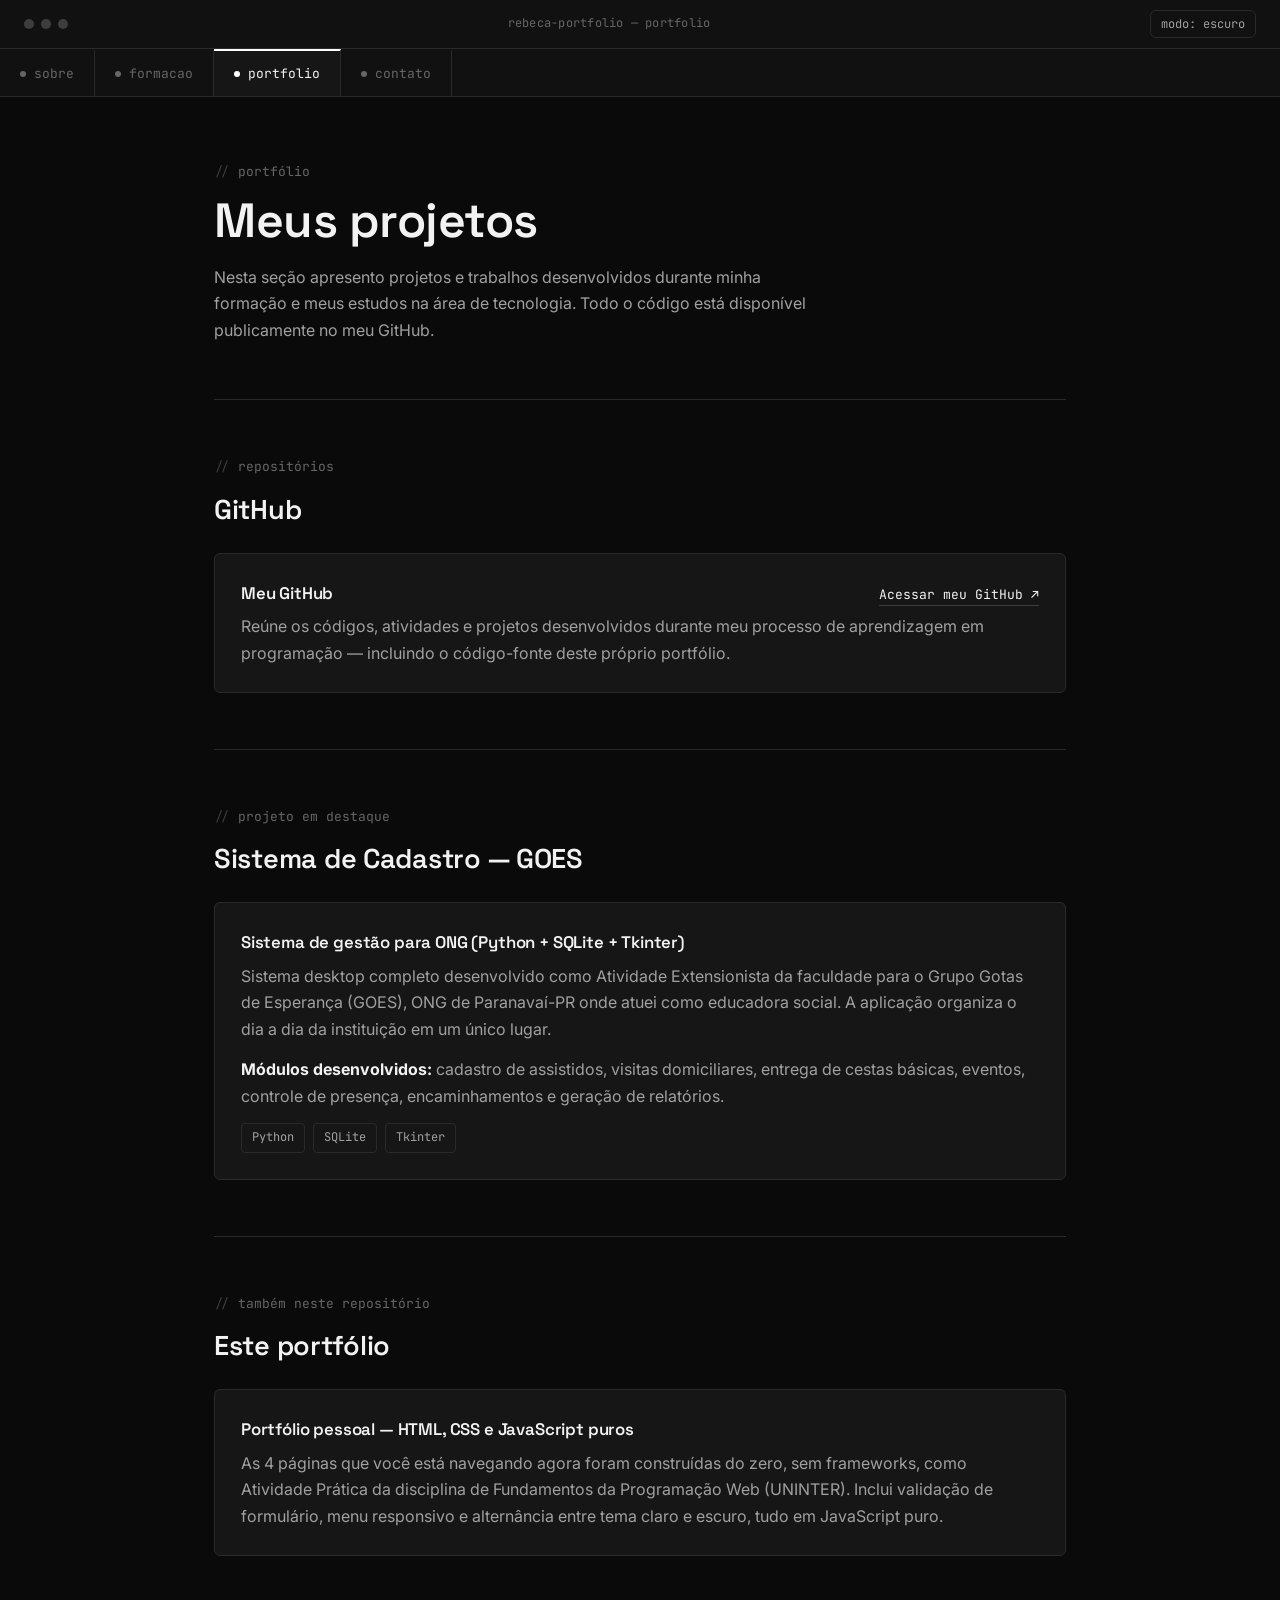
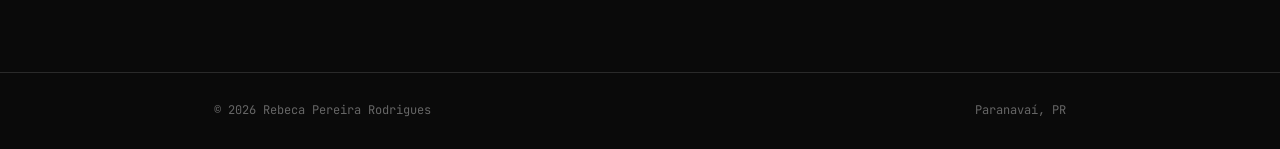
==== index.html @ e3aa690e "Add files via upload" ====
<!DOCTYPE html>
<html lang="pt-br">
<head>
  <meta charset="UTF-8">
  <meta name="viewport" content="width=device-width, initial-scale=1.0">
  <title>Rebeca Pereira Rodrigues — Portfólio</title>
  <meta name="description" content="Projetos e repositório GitHub de Rebeca Pereira Rodrigues.">

  <link rel="preconnect" href="https://fonts.googleapis.com">
  <link href="https://fonts.googleapis.com/css2?family=Space+Grotesk:wght@500;600;700&family=Inter:wght@400;500&family=JetBrains+Mono:wght@400;500&display=swap" rel="stylesheet">

  <link rel="stylesheet" href="style.css">
</head>
<body>

  <header class="editor-window">
    <div class="title-bar">
      <div class="dots"><span></span><span></span><span></span></div>
      <span class="path">rebeca-portfolio — portfolio</span>
      <button id="theme-toggle" class="theme-toggle" type="button">modo: escuro</button>
    </div>

    <div style="display:flex; align-items:center; justify-content:space-between;">
      <nav class="tab-bar" id="tab-bar">
        <a class="tab" href="sobre.html"><span class="dot"></span>sobre</a>
        <a class="tab" href="formacao.html"><span class="dot"></span>formacao</a>
        <a class="tab active" href="index.html"><span class="dot"></span>portfolio</a>
        <a class="tab" href="contato.html"><span class="dot"></span>contato</a>
      </nav>
      <button id="nav-toggle" class="nav-toggle" type="button" aria-expanded="false" aria-controls="tab-bar">menu ☰</button>
    </div>
  </header>

  <main>
    <div class="wrap">

      <section>
        <p class="section-label">portfólio</p>
        <h1 style="margin-bottom: 16px;">Meus projetos</h1>
        <p style="max-width: 60ch;">
          Nesta seção apresento projetos e trabalhos desenvolvidos durante minha
          formação e meus estudos na área de tecnologia. Todo o código está
          disponível publicamente no meu GitHub.
        </p>
      </section>

      <hr class="divider">

      <!-- ===================== GITHUB ===================== -->
      <section>
        <p class="section-label">repositórios</p>
        <h2>GitHub</h2>
        <div class="project-card">
          <div class="project-head">
            <h3>Meu GitHub</h3>
            <a class="project-link" href="https://github.com/rebecapereirarehb" target="_blank" rel="noopener">Acessar meu GitHub ↗</a>
          </div>
          <p>
            Reúne os códigos, atividades e projetos desenvolvidos durante meu
            processo de aprendizagem em programação — incluindo o código-fonte
            deste próprio portfólio.
          </p>
        </div>
      </section>

      <hr class="divider">

      <!-- ===================== PROJETO EM DESTAQUE ===================== -->
      <section>
        <p class="section-label">projeto em destaque</p>
        <h2>Sistema de Cadastro — GOES</h2>
        <div class="project-card">
          <div class="project-head">
            <h3>Sistema de gestão para ONG (Python + SQLite + Tkinter)</h3>
          </div>
          <p style="margin-bottom: 14px;">
            Sistema desktop completo desenvolvido como Atividade Extensionista da
            faculdade para o Grupo Gotas de Esperança (GOES), ONG de Paranavaí-PR
            onde atuei como educadora social. A aplicação organiza o dia a dia da
            instituição em um único lugar.
          </p>
          <p style="margin-bottom: 14px;">
            <strong style="color: var(--text);">Módulos desenvolvidos:</strong>
            cadastro de assistidos, visitas domiciliares, entrega de cestas
            básicas, eventos, controle de presença, encaminhamentos e geração de
            relatórios.
          </p>
          <div class="tag-list">
            <span class="tag">Python</span>
            <span class="tag">SQLite</span>
            <span class="tag">Tkinter</span>
          </div>
        </div>
      </section>

      <hr class="divider">

      <!-- ===================== ESTE PORTFÓLIO ===================== -->
      <section>
        <p class="section-label">também neste repositório</p>
        <h2>Este portfólio</h2>
        <div class="project-card">
          <div class="project-head">
            <h3>Portfólio pessoal — HTML, CSS e JavaScript puros</h3>
          </div>
          <p>
            As 4 páginas que você está navegando agora foram construídas do zero,
            sem frameworks, como Atividade Prática da disciplina de Fundamentos da
            Programação Web (UNINTER). Inclui validação de formulário, menu
            responsivo e alternância entre tema claro e escuro, tudo em
            JavaScript puro.
          </p>
        </div>
      </section>

    </div>
  </main>

  <footer>
    <div class="wrap">
      <p>© 2026 Rebeca Pereira Rodrigues</p>
      <p>Paranavaí, PR</p>
    </div>
  </footer>

  <script src="script.js"></script>
</body>
</html>
---- style.css ----
/* ===================================================================
   PORTFÓLIO — REBECA PEREIRA RODRIGUES
   Conceito visual: a página imita a janela de um editor de código
   (abas de arquivo, gutter com números de linha, terminal), já que
   todo o site foi construído no VS Code. Paleta estritamente em
   preto, cinza e branco — sem fotos, sem cores de destaque.
   =================================================================== */

/* ---------- Tokens de design (tema escuro = padrão) ---------- */
:root {
  --bg: #0a0a0a;
  --bg-alt: #111111;
  --surface: #161616;
  --surface-hover: #1e1e1e;
  --border: #2a2a2a;
  --border-strong: #3d3d3d;
  --text: #f2f2f2;
  --text-dim: #a0a0a0;
  --text-faint: #666666;
  --white: #ffffff;

  --font-display: "Space Grotesk", "Segoe UI", sans-serif;
  --font-body: "Inter", "Segoe UI", sans-serif;
  --font-mono: "JetBrains Mono", "Consolas", monospace;

  --radius: 6px;
  --transition: 0.2s ease;
}

/* ---------- Tema claro (alternável via JS) ---------- */
[data-theme="light"] {
  --bg: #f4f4f4;
  --bg-alt: #ffffff;
  --surface: #ffffff;
  --surface-hover: #ececec;
  --border: #d9d9d9;
  --border-strong: #bdbdbd;
  --text: #101010;
  --text-dim: #4b4b4b;
  --text-faint: #7a7a7a;
  --white: #000000;
}

/* ---------- Reset básico ---------- */
* { margin: 0; padding: 0; box-sizing: border-box; }

html { scroll-behavior: smooth; }

body {
  background: var(--bg);
  color: var(--text);
  font-family: var(--font-body);
  line-height: 1.65;
  font-size: 16px;
  transition: background var(--transition), color var(--transition);
}

a { color: inherit; text-decoration: none; }
ul { list-style: none; }
img { max-width: 100%; display: block; }

.wrap {
  max-width: 900px;
  margin: 0 auto;
  padding: 0 24px;
}

/* Foco visível para acessibilidade / navegação por teclado */
a:focus-visible, button:focus-visible, input:focus-visible, textarea:focus-visible {
  outline: 2px solid var(--white);
  outline-offset: 3px;
}

/* ===================================================================
   JANELA DO EDITOR (header) — barra de título + abas de arquivo
   =================================================================== */
.editor-window {
  border-bottom: 1px solid var(--border);
  background: var(--bg-alt);
  position: sticky;
  top: 0;
  z-index: 50;
}

.title-bar {
  display: flex;
  align-items: center;
  justify-content: space-between;
  padding: 10px 24px;
  border-bottom: 1px solid var(--border);
}

.title-bar .dots { display: flex; gap: 7px; }
.title-bar .dots span {
  width: 10px;
  height: 10px;
  border-radius: 50%;
  background: var(--border-strong);
}

.title-bar .path {
  font-family: var(--font-mono);
  font-size: 12px;
  color: var(--text-faint);
  letter-spacing: 0.02em;
}

.theme-toggle {
  font-family: var(--font-mono);
  font-size: 12px;
  color: var(--text-dim);
  background: transparent;
  border: 1px solid var(--border);
  border-radius: var(--radius);
  padding: 5px 10px;
  cursor: pointer;
  transition: border-color var(--transition), color var(--transition);
}
.theme-toggle:hover { border-color: var(--border-strong); color: var(--text); }

/* Abas de arquivo = menu de navegação */
.tab-bar {
  display: flex;
  overflow-x: auto;
  scrollbar-width: none;
}
.tab-bar::-webkit-scrollbar { display: none; }

.tab {
  display: flex;
  align-items: center;
  gap: 8px;
  padding: 12px 20px;
  font-family: var(--font-mono);
  font-size: 13px;
  color: var(--text-faint);
  border-right: 1px solid var(--border);
  white-space: nowrap;
  border-top: 2px solid transparent;
  transition: color var(--transition), background var(--transition);
}

.tab:hover { color: var(--text-dim); background: var(--surface-hover); }

.tab .dot {
  width: 6px;
  height: 6px;
  border-radius: 50%;
  background: var(--text-faint);
}

.tab.active {
  color: var(--text);
  background: var(--surface);
  border-top-color: var(--white);
}
.tab.active .dot { background: var(--white); }

/* Botão hambúrguer (mobile) */
.nav-toggle {
  display: none;
  background: transparent;
  border: 1px solid var(--border);
  color: var(--text);
  font-family: var(--font-mono);
  font-size: 12px;
  padding: 6px 10px;
  border-radius: var(--radius);
  cursor: pointer;
}

/* ===================================================================
   LAYOUT GERAL DE SEÇÃO
   =================================================================== */
main { padding: 64px 0 96px; }

.section-label {
  font-family: var(--font-mono);
  font-size: 13px;
  color: var(--text-faint);
  margin-bottom: 10px;
}
.section-label::before { content: "// "; color: var(--border-strong); }

h1, h2, h3 {
  font-family: var(--font-display);
  font-weight: 600;
  letter-spacing: -0.01em;
  color: var(--text);
}

h1 { font-size: clamp(2rem, 5vw, 3rem); line-height: 1.15; }
h2 { font-size: 1.7rem; margin-bottom: 20px; }
h3 { font-size: 1.05rem; margin-bottom: 6px; }

p { color: var(--text-dim); }

.divider {
  border: none;
  border-top: 1px solid var(--border);
  margin: 56px 0;
}

/* ===================================================================
   HERO (com "gutter" de números de linha, estilo editor)
   =================================================================== */
.hero {
  display: grid;
  grid-template-columns: 40px 1fr;
  gap: 24px;
  margin-bottom: 8px;
}

.hero .gutter {
  font-family: var(--font-mono);
  font-size: 13px;
  color: var(--border-strong);
  text-align: right;
  padding-top: 4px;
  user-select: none;
  line-height: 1.9;
}

.hero-content .kicker {
  font-family: var(--font-mono);
  font-size: 13px;
  color: var(--text-faint);
  margin-bottom: 14px;
}
.hero-content .kicker .cursor {
  display: inline-block;
  width: 8px;
  height: 15px;
  background: var(--white);
  margin-left: 4px;
  vertical-align: middle;
  animation: blink 1.1s step-end infinite;
}
@keyframes blink { 50% { opacity: 0; } }

.hero-content h1 { margin-bottom: 18px; }
.hero-content .lead { font-size: 1.05rem; max-width: 55ch; }

.hero-content .socials {
  display: flex;
  gap: 14px;
  margin-top: 26px;
  flex-wrap: wrap;
}
.hero-content .socials a {
  font-family: var(--font-mono);
  font-size: 13px;
  color: var(--text-dim);
  border: 1px solid var(--border);
  border-radius: var(--radius);
  padding: 8px 14px;
  transition: border-color var(--transition), color var(--transition), background var(--transition);
}
.hero-content .socials a:hover {
  color: var(--text);
  border-color: var(--border-strong);
  background: var(--surface);
}

/* ===================================================================
   CARDS / BLOCOS
   =================================================================== */
.card {
  background: var(--surface);
  border: 1px solid var(--border);
  border-radius: var(--radius);
  padding: 24px;
}

.grid-2 {
  display: grid;
  grid-template-columns: 1fr 1fr;
  gap: 18px;
}

.tag-list {
  display: flex;
  flex-wrap: wrap;
  gap: 8px;
  margin-top: 12px;
}
.tag {
  font-family: var(--font-mono);
  font-size: 12px;
  color: var(--text-dim);
  border: 1px solid var(--border);
  border-radius: 4px;
  padding: 4px 10px;
}

.timeline-item {
  padding: 20px 0;
  border-bottom: 1px solid var(--border);
}
.timeline-item:last-child { border-bottom: none; }
.timeline-item .meta {
  font-family: var(--font-mono);
  font-size: 12px;
  color: var(--text-faint);
  margin-bottom: 4px;
}

/* ===================================================================
   PORTFÓLIO (projetos)
   =================================================================== */
.project-card {
  background: var(--surface);
  border: 1px solid var(--border);
  border-radius: var(--radius);
  padding: 26px;
  margin-bottom: 20px;
  transition: border-color var(--transition);
}
.project-card:hover { border-color: var(--border-strong); }

.project-card .project-head {
  display: flex;
  justify-content: space-between;
  align-items: baseline;
  gap: 16px;
  flex-wrap: wrap;
}

.project-card .project-link {
  font-family: var(--font-mono);
  font-size: 13px;
  color: var(--text);
  border-bottom: 1px solid var(--border-strong);
  white-space: nowrap;
}
.project-card .project-link:hover { color: var(--text-dim); }

.btn-primary {
  display: inline-block;
  font-family: var(--font-mono);
  font-size: 14px;
  color: var(--bg);
  background: var(--white);
  padding: 12px 22px;
  border-radius: var(--radius);
  border: 1px solid var(--white);
  cursor: pointer;
  transition: opacity var(--transition);
}
.btn-primary:hover { opacity: 0.85; }

/* ===================================================================
   FORMULÁRIO DE CONTATO
   =================================================================== */
.form-group { margin-bottom: 20px; }

.form-group label {
  display: block;
  font-family: var(--font-mono);
  font-size: 13px;
  color: var(--text-dim);
  margin-bottom: 8px;
}

.form-group input,
.form-group textarea {
  width: 100%;
  background: var(--bg-alt);
  border: 1px solid var(--border);
  border-radius: var(--radius);
  color: var(--text);
  font-family: var(--font-body);
  font-size: 15px;
  padding: 12px 14px;
  transition: border-color var(--transition);
}
.form-group input:focus,
.form-group textarea:focus {
  border-color: var(--border-strong);
  outline: none;
}

.form-group textarea { resize: vertical; min-height: 130px; }

.field-error {
  font-family: var(--font-mono);
  font-size: 12px;
  color: var(--text);
  background: var(--surface);
  border-left: 2px solid var(--white);
  padding: 4px 10px;
  margin-top: 6px;
  display: none;
}
.field-error.show { display: block; }

.form-feedback {
  margin-top: 20px;
  padding: 14px 16px;
  border-radius: var(--radius);
  font-family: var(--font-mono);
  font-size: 14px;
  border: 1px solid var(--border-strong);
  background: var(--surface);
  display: none;
}
.form-feedback.show { display: block; }

.contact-info {
  display: flex;
  flex-direction: column;
  gap: 10px;
  margin-bottom: 40px;
}
.contact-info a, .contact-info span {
  font-family: var(--font-mono);
  font-size: 14px;
  color: var(--text-dim);
}

/* ===================================================================
   FOOTER
   =================================================================== */
footer {
  border-top: 1px solid var(--border);
  padding: 28px 0;
}
footer .wrap {
  display: flex;
  justify-content: space-between;
  align-items: center;
  flex-wrap: wrap;
  gap: 10px;
}
footer p {
  font-family: var(--font-mono);
  font-size: 12px;
  color: var(--text-faint);
}

/* ===================================================================
   RESPONSIVO
   =================================================================== */
@media (max-width: 720px) {
  .grid-2 { grid-template-columns: 1fr; }
  .hero { grid-template-columns: 1fr; }
  .hero .gutter { display: none; }

  .nav-toggle { display: inline-block; }

  .tab-bar {
    display: none;
    flex-direction: column;
    width: 100%;
  }
  .tab-bar.open { display: flex; }
  .tab {
    border-right: none;
    border-bottom: 1px solid var(--border);
    border-top: none;
    border-left: 2px solid transparent;
  }
  .tab.active { border-left-color: var(--white); border-top: none; }

  .title-bar { flex-wrap: wrap; gap: 10px; }
}
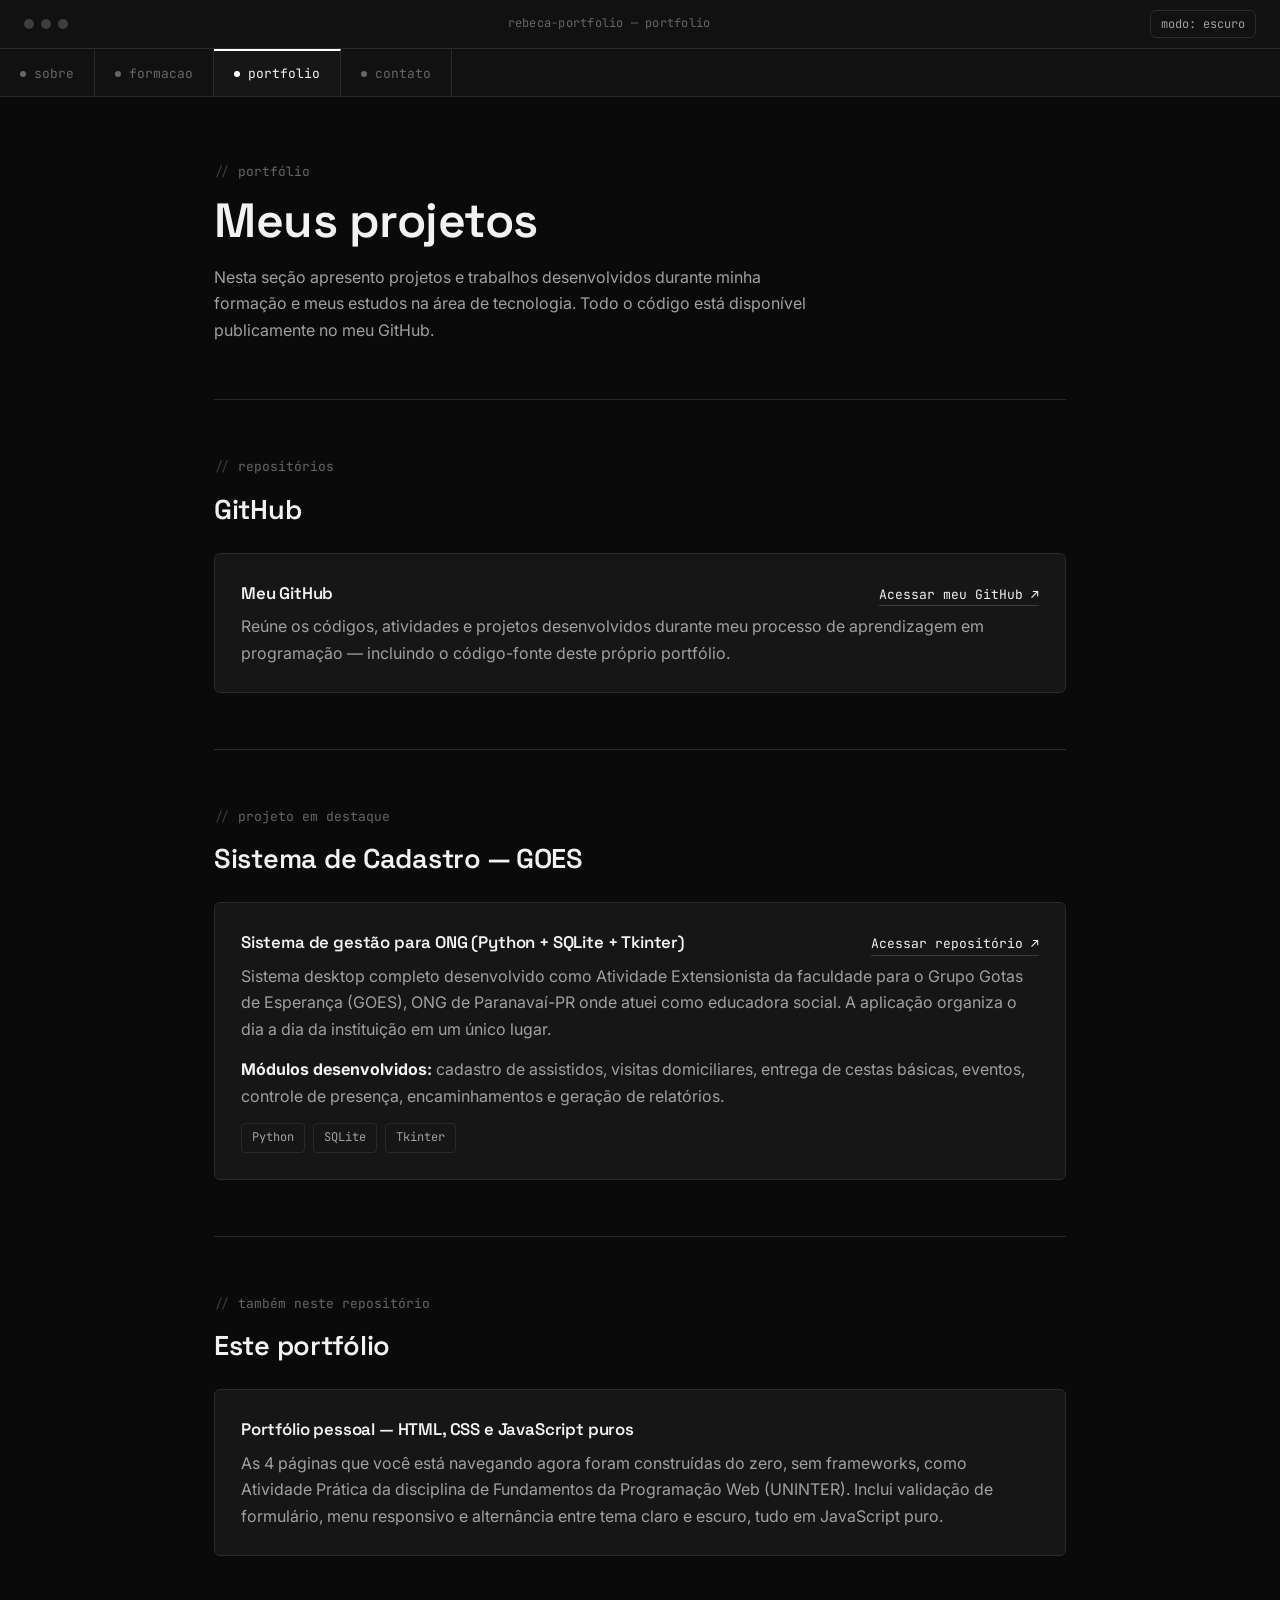
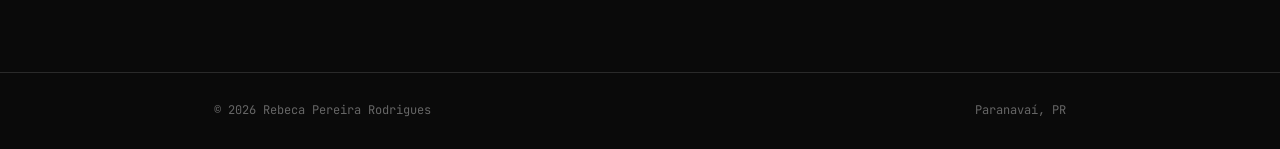
==== commit 4ba46fa3: "Add project link to index.html" ====
--- a/index.html
+++ b/index.html
@@ -72,6 +72,7 @@
         <div class="project-card">
           <div class="project-head">
             <h3>Sistema de gestão para ONG (Python + SQLite + Tkinter)</h3>
+            <a class="project-link" href="https://github.com/rebecapereirarehb/Clinica-Reabilitar" target="_blank" rel="noopener">Acessar repositório ↗</a>
           </div>
           <p style="margin-bottom: 14px;">
             Sistema desktop completo desenvolvido como Atividade Extensionista da
